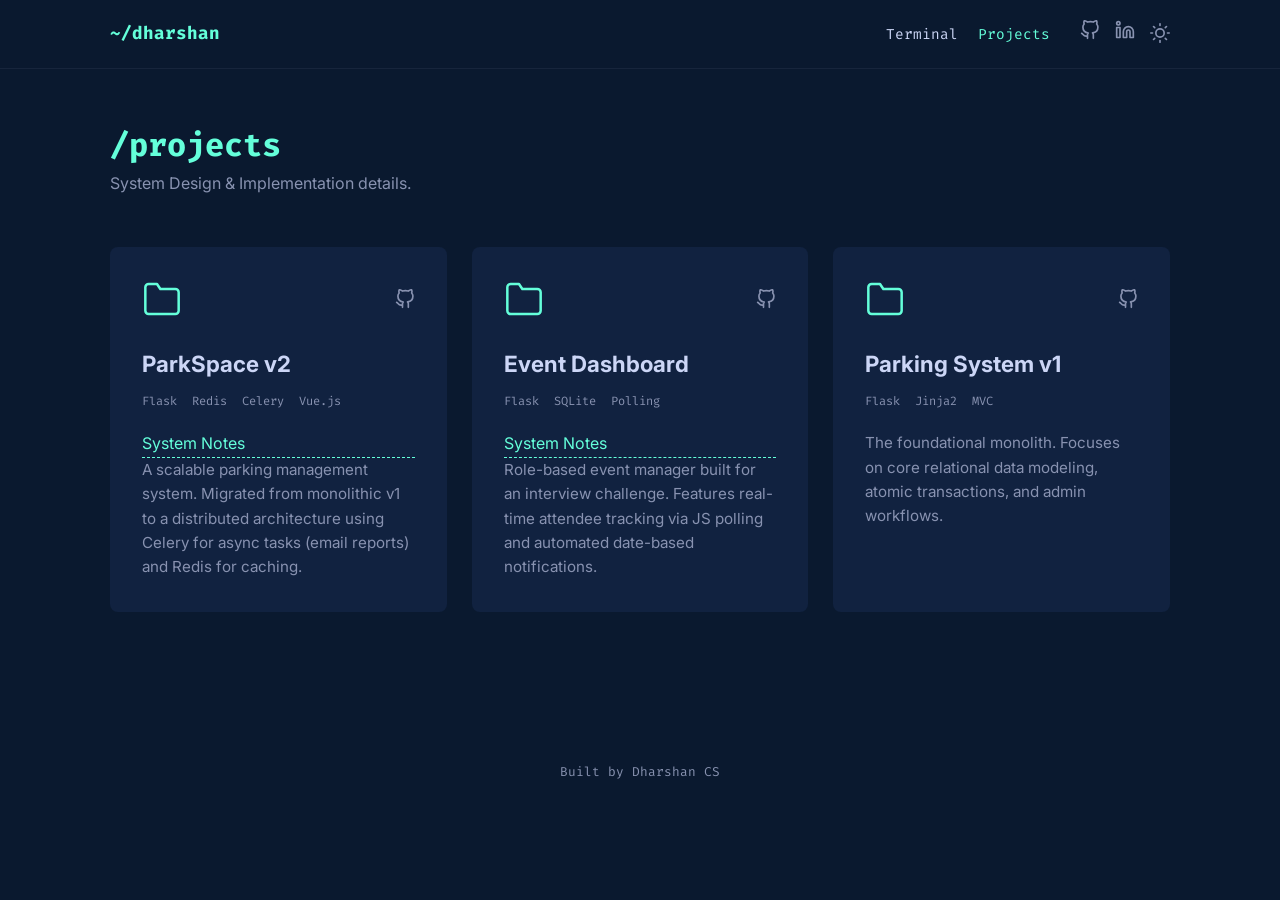
==== projects.html @ 0b7f9442 "Deploy portfolio" ====
<!DOCTYPE html>
<html lang="en" data-theme="dark">
<head>
    <meta charset="UTF-8">
    <meta name="viewport" content="width=device-width, initial-scale=1.0">
    <title>Projects | Dharshan CS</title>
    <script>
(function () {
  const theme = localStorage.getItem('theme') || 'dark';
  document.documentElement.setAttribute('data-theme', theme);
})();
</script>

    <link rel="stylesheet" href="css/style.css">
    <link href="https://fonts.googleapis.com/css2?family=Fira+Code:wght@400;600&family=Inter:wght@400;700&display=swap" rel="stylesheet">
</head>
<body>

    <nav class="navbar">
        <div class="nav-container">
            <a href="index.html" class="logo">~/dharshan</a>
            
            <div class="nav-right">
                <ul class="nav-links">
                    <li><a href="index.html">Terminal</a></li>
                    <li><a href="projects.html" class="active">Projects</a></li>
                </ul>
                
                <div class="nav-icons">
                    <a href="https://github.com/dharshancs" target="_blank"><svg xmlns="http://www.w3.org/2000/svg" width="20" height="20" viewBox="0 0 24 24" fill="none" stroke="currentColor" stroke-width="2" stroke-linecap="round" stroke-linejoin="round"><path d="M9 19c-5 1.5-5-2.5-7-3m14 6v-3.87a3.37 3.37 0 0 0-.94-2.61c3.14-.35 6.44-1.54 6.44-7A5.44 5.44 0 0 0 20 4.77 5.07 5.07 0 0 0 19.91 1S18.73.65 16 2.48a13.38 13.38 0 0 0-7 0C6.27.65 5.09 1 5.09 1A5.07 5.07 0 0 0 5 4.77a5.44 5.44 0 0 0-1.5 3.78c0 5.42 3.3 6.61 6.44 7A3.37 3.37 0 0 0 9 18.13V22"></path></svg></a>
                    <a href="https://linkedin.com/in/dharshanspn" target="_blank"><svg xmlns="http://www.w3.org/2000/svg" width="20" height="20" viewBox="0 0 24 24" fill="none" stroke="currentColor" stroke-width="2" stroke-linecap="round" stroke-linejoin="round"><path d="M16 8a6 6 0 0 1 6 6v7h-4v-7a2 2 0 0 0-2-2 2 2 0 0 0-2 2v7h-4v-7a6 6 0 0 1 6-6z"></path><rect x="2" y="9" width="4" height="12"></rect><circle cx="4" cy="4" r="2"></circle></svg></a>
                    <button id="theme-toggle">
                        <span class="sun"><svg xmlns="http://www.w3.org/2000/svg" width="20" height="20" viewBox="0 0 24 24" fill="none" stroke="currentColor" stroke-width="2" stroke-linecap="round" stroke-linejoin="round"><circle cx="12" cy="12" r="5"></circle><line x1="12" y1="1" x2="12" y2="3"></line><line x1="12" y1="21" x2="12" y2="23"></line><line x1="4.22" y1="4.22" x2="5.64" y2="5.64"></line><line x1="18.36" y1="18.36" x2="19.78" y2="19.78"></line><line x1="1" y1="12" x2="3" y2="12"></line><line x1="21" y1="12" x2="23" y2="12"></line><line x1="4.22" y1="19.78" x2="5.64" y2="18.36"></line><line x1="18.36" y1="5.64" x2="19.78" y2="4.22"></line></svg></span>
                        <span class="moon"><svg xmlns="http://www.w3.org/2000/svg" width="20" height="20" viewBox="0 0 24 24" fill="none" stroke="currentColor" stroke-width="2" stroke-linecap="round" stroke-linejoin="round"><path d="M21 12.79A9 9 0 1 1 11.21 3 7 7 0 0 0 21 12.79z"></path></svg></span>
                    </button>
                </div>
            </div>
        </div>
    </nav>

<main class="projects-container">

        <div class="section-header">
            <h2>/projects</h2>
            <p>System Design & Implementation details.</p>
        </div>

        <div class="grid">
            
            <!-- ParkSpace v2 -->
            <article class="project-card featured">
                <div class="card-top">
                    <div class="folder-icon">
                        <svg xmlns="http://www.w3.org/2000/svg" width="40" height="40" viewBox="0 0 24 24" fill="none" stroke="currentColor" stroke-width="1.5" stroke-linecap="round" stroke-linejoin="round"><path d="M22 19a2 2 0 0 1-2 2H4a2 2 0 0 1-2-2V5a2 2 0 0 1 2-2h5l2 3h9a2 2 0 0 1 2 2z"></path></svg>
                    </div>
                    <div class="links">
                        <a href="https://github.com/dharshancs/parking-lot-booking-system-v2" target="_blank" aria-label="GitHub Repo"><svg xmlns="http://www.w3.org/2000/svg" width="20" height="20" viewBox="0 0 24 24" fill="none" stroke="currentColor" stroke-width="2" stroke-linecap="round" stroke-linejoin="round"><path d="M9 19c-5 1.5-5-2.5-7-3m14 6v-3.87a3.37 3.37 0 0 0-.94-2.61c3.14-.35 6.44-1.54 6.44-7A5.44 5.44 0 0 0 20 4.77 5.07 5.07 0 0 0 19.91 1S18.73.65 16 2.48a13.38 13.38 0 0 0-7 0C6.27.65 5.09 1 5.09 1A5.07 5.07 0 0 0 5 4.77a5.44 5.44 0 0 0-1.5 3.78c0 5.42 3.3 6.61 6.44 7A3.37 3.37 0 0 0 9 18.13V22"></path></svg></a>
                    </div>
                </div>
                <h3>ParkSpace v2</h3>
                <div class="tech-stack-list">
                    <span>Flask</span><span>Redis</span><span>Celery</span><span>Vue.js</span>
                </div>
                <a href="notes/parkspace-v2.html" class="term-link">System Notes</a>
                <p class="description">
                    A scalable parking management system. Migrated from monolithic v1 to a distributed architecture using Celery for async tasks (email reports) and Redis for caching.
                </p>
            </article>

            <!-- Event Dashboard -->
            <article class="project-card">
                <div class="card-top">
                    <div class="folder-icon">
                        <svg xmlns="http://www.w3.org/2000/svg" width="40" height="40" viewBox="0 0 24 24" fill="none" stroke="currentColor" stroke-width="1.5" stroke-linecap="round" stroke-linejoin="round"><path d="M22 19a2 2 0 0 1-2 2H4a2 2 0 0 1-2-2V5a2 2 0 0 1 2-2h5l2 3h9a2 2 0 0 1 2 2z"></path></svg>
                    </div>
                    <div class="links">
                        <a href="https://github.com/dharshancs/event-management-dashboard-interview" target="_blank" aria-label="GitHub Repo"><svg xmlns="http://www.w3.org/2000/svg" width="20" height="20" viewBox="0 0 24 24" fill="none" stroke="currentColor" stroke-width="2" stroke-linecap="round" stroke-linejoin="round"><path d="M9 19c-5 1.5-5-2.5-7-3m14 6v-3.87a3.37 3.37 0 0 0-.94-2.61c3.14-.35 6.44-1.54 6.44-7A5.44 5.44 0 0 0 20 4.77 5.07 5.07 0 0 0 19.91 1S18.73.65 16 2.48a13.38 13.38 0 0 0-7 0C6.27.65 5.09 1 5.09 1A5.07 5.07 0 0 0 5 4.77a5.44 5.44 0 0 0-1.5 3.78c0 5.42 3.3 6.61 6.44 7A3.37 3.37 0 0 0 9 18.13V22"></path></svg></a>
                    </div>
                </div>
                <h3>Event Dashboard</h3>
                <div class="tech-stack-list">
                    <span>Flask</span><span>SQLite</span><span>Polling</span>
                </div>
                <a href="notes/event-dashboard.html" class="term-link">System Notes</a>
                <p class="description">
                    Role-based event manager built for an interview challenge. Features real-time attendee tracking via JS polling and automated date-based notifications.
                </p>
            </article>

            <!-- ParkSpace v1 -->
            <article class="project-card">
                <div class="card-top">
                    <div class="folder-icon">
                        <svg xmlns="http://www.w3.org/2000/svg" width="40" height="40" viewBox="0 0 24 24" fill="none" stroke="currentColor" stroke-width="1.5" stroke-linecap="round" stroke-linejoin="round"><path d="M22 19a2 2 0 0 1-2 2H4a2 2 0 0 1-2-2V5a2 2 0 0 1 2-2h5l2 3h9a2 2 0 0 1 2 2z"></path></svg>
                    </div>
                    <div class="links">
                        <a href="https://github.com/dharshancs/parking-lot-booking-system" target="_blank" aria-label="GitHub Repo"><svg xmlns="http://www.w3.org/2000/svg" width="20" height="20" viewBox="0 0 24 24" fill="none" stroke="currentColor" stroke-width="2" stroke-linecap="round" stroke-linejoin="round"><path d="M9 19c-5 1.5-5-2.5-7-3m14 6v-3.87a3.37 3.37 0 0 0-.94-2.61c3.14-.35 6.44-1.54 6.44-7A5.44 5.44 0 0 0 20 4.77 5.07 5.07 0 0 0 19.91 1S18.73.65 16 2.48a13.38 13.38 0 0 0-7 0C6.27.65 5.09 1 5.09 1A5.07 5.07 0 0 0 5 4.77a5.44 5.44 0 0 0-1.5 3.78c0 5.42 3.3 6.61 6.44 7A3.37 3.37 0 0 0 9 18.13V22"></path></svg></a>
                    </div>
                </div>
                <h3>Parking System v1</h3>
                <div class="tech-stack-list">
                    <span>Flask</span><span>Jinja2</span><span>MVC</span>
                </div>
                <p class="description">
                    The foundational monolith. Focuses on core relational data modeling, atomic transactions, and admin workflows.
                </p>
            </article>

        </div>
    </main>

    <footer>
        <p>Built by Dharshan CS</p>
    </footer>
    <script src="js/main.js"></script>
</body>
</html>
---- css/style.css ----
:root {
    /* DARK THEME (Default) - Deep Navy */
    --bg-color: #0a192f;
    --card-bg: #112240;
    --terminal-bg: #020c1b;
    --terminal-header: #233554;
    --text-primary: #ccd6f6;
    --text-secondary: #8892b0;
    --accent: #64ffda; /* Neon Green */
    --highlight: rgba(100, 255, 218, 0.1);
    
    --font-mono: 'Fira Code', monospace;
    --font-sans: 'Inter', sans-serif;
}

[data-theme="light"] {
    /* SOLARIZED LIGHT THEME */
    --bg-color: #fdf6e3;
    --card-bg: #eee8d5;
    --terminal-bg: #fdf6e3;
    --terminal-header: #93a1a1;
    --text-primary: #002b36;
    --text-secondary: #586e75;
    --accent: #00796b; /* Teal */
    --highlight: rgba(0, 121, 107, 0.1);
}

* { margin: 0; padding: 0; box-sizing: border-box; }

body {
    background-color: var(--bg-color);
    color: var(--text-primary);
    font-family: var(--font-sans);
    line-height: 1.6;
    transition: background-color 0.3s, color 0.3s;
}

a { text-decoration: none; color: inherit; transition: 0.3s; }
ul { list-style: none; }

/* NAVBAR */
.navbar {
    padding: 20px 0;
    position: fixed;
    width: 100%;
    top: 0;
    background: var(--bg-color);
    z-index: 100;
    border-bottom: 1px solid rgba(136, 146, 176, 0.1);
}

.nav-container {
    max-width: 1100px;
    margin: 0 auto;
    display: flex;
    justify-content: space-between;
    align-items: center;
    padding: 0 20px;
}

.logo {
    font-family: var(--font-mono);
    color: var(--accent);
    font-weight: bold;
    font-size: 1.1rem;
}

.nav-right { display: flex; align-items: center; gap: 30px; }
.nav-links { display: flex; gap: 20px; }
.nav-links a { font-size: 0.9rem; font-family: var(--font-mono); color: var(--text-primary); }
.nav-links a:hover, .nav-links a.active { color: var(--accent); }

.nav-icons { display: flex; align-items: center; gap: 15px; }
.nav-icons a { color: var(--text-secondary); }
.nav-icons a:hover { color: var(--accent); transform: translateY(-2px); }

#theme-toggle {
    background: none;
    border: none;
    cursor: pointer;
    color: var(--text-secondary);
    display: flex;
    align-items: center;
}
#theme-toggle:hover { color: var(--accent); }
[data-theme="dark"] .sun { display: block; }
[data-theme="dark"] .moon { display: none; }
[data-theme="light"] .sun { display: none; }
[data-theme="light"] .moon { display: block; }

/* HERO SECTION */
.hero-section {
    min-height: 90vh;
    display: flex;
    align-items: center;
    padding-top: 80px;
    padding-bottom: 40px;
}

.container { width: 100%; max-width: 1100px; margin: 0 auto; padding: 0 20px; }

.split-layout {
    display: flex;
    flex-direction: row-reverse; /* Terminal on right/top for visual balance */
    align-items: flex-start;
    gap: 50px;
}

/* TERMINAL */
.terminal-wrapper { flex: 1.2; width: 100%; }

.terminal-window {
    width: 100%;
    background: var(--terminal-bg);
    border-radius: 8px;
    box-shadow: 0 20px 50px rgba(0,0,0,0.3);
    border: 1px solid var(--text-secondary);
    font-family: var(--font-mono);
    overflow: hidden;
}

.terminal-header {
    background: var(--terminal-header);
    padding: 10px 15px;
    display: flex;
    align-items: center;
    position: relative;
}

.buttons { display: flex; gap: 8px; }
.buttons span { width: 12px; height: 12px; border-radius: 50%; }
.close { background: #ff5f56; }
.minimize { background: #ffbd2e; }
.maximize { background: #27c93f; }

.title {
    position: absolute;
    left: 0; right: 0;
    text-align: center;
    color: #020c1b;
    font-size: 0.8rem;
    font-weight: bold;
}

.terminal-body {
    padding: 20px;
    height: auto;
    overflow-y: auto;
    font-size: 0.9rem;
    color: var(--text-primary);
}

.output-line { margin-bottom: 5px; }
.tree-item { margin-left: 20px; }
.tree-marker { color: var(--text-secondary); }
.term-link { color: var(--accent); border-bottom: 1px dashed var(--accent); }
.term-link:hover { background: var(--highlight); }




.prompt { color: var(--accent); margin-right: 10px; font-weight: bold; }



/* INTRO TEXT */
.intro-text { flex: 0.8; padding-top: 20px; }

.intro-text h1 {
    font-size: 3rem;
    line-height: 1.1;
    margin-bottom: 20px;
    color: var(--text-primary);
}

.highlight { color: var(--accent); }

.subtitle {
    color: var(--text-secondary);
    font-size: 1.1rem;
    margin-bottom: 30px;
    max-width: 500px;
}

.tech-pills {
    display: flex;
    gap: 10px;
    flex-wrap: wrap;
    margin-bottom: 40px;
    font-family: var(--font-mono);
    font-size: 0.8rem;
}

.tech-pills span {
    background: var(--highlight);
    color: var(--accent);
    padding: 5px 10px;
    border-radius: 4px;
}

.cta-group { display: flex; gap: 20px; }

.btn-primary {
    background: var(--accent);
    color: var(--bg-color);
    padding: 12px 28px;
    border-radius: 4px;
    font-weight: bold;
    font-family: var(--font-mono);
}

.btn-outline {
    border: 1px solid var(--accent);
    color: var(--accent);
    padding: 12px 28px;
    border-radius: 4px;
    font-family: var(--font-mono);
}
.btn-outline:hover { background: var(--highlight); }

/* EDUCATION SECTION */
.education-section {
    padding: 60px 0 100px 0;
    background: var(--bg-color);
}

.section-title {
    font-family: var(--font-mono);
    color: var(--accent);
    font-size: 1.5rem;
    margin-bottom: 40px;
    display: flex;
    align-items: center;
}
.section-title::after {
    content: "";
    display: block;
    width: 200px;
    height: 1px;
    background: var(--text-secondary);
    margin-left: 20px;
    opacity: 0.2;
}

.education-grid {
    display: flex;
    flex-direction: column;
    gap: 30px;
    max-width: 800px;
}

.edu-card {
    background: var(--card-bg);
    padding: 30px;
    border-radius: 8px;
    border-left: 4px solid var(--accent);
    display: flex;
    gap: 20px;
    align-items: flex-start;
}

.edu-year {
    font-family: var(--font-mono);
    color: var(--accent);
    font-size: 0.9rem;
    min-width: 150px;
}

.edu-details h3 {
    color: var(--text-primary);
    font-size: 1.2rem;
    margin-bottom: 5px;
}

.edu-inst {
    color: var(--text-primary);
    font-weight: bold;
    margin-bottom: 10px;
    font-size: 0.95rem;
}

.edu-desc {
    color: var(--text-secondary);
    font-size: 0.9rem;
}


/* PROJECTS GRID */
.projects-container {
    max-width: 1100px;
    margin: 0 auto;
    padding: 120px 20px;
}

.section-header { margin-bottom: 50px; }
.section-header h2 { font-family: var(--font-mono); color: var(--accent); font-size: 2rem; }
.section-header p { color: var(--text-secondary); }

.grid {
    display: grid;
    grid-template-columns: repeat(auto-fill, minmax(300px, 1fr));
    gap: 25px;
}

.project-card {
    background: var(--card-bg);
    padding: 2rem;
    border-radius: 8px;
    transition: transform 0.2s;
    display: flex;
    flex-direction: column;
}

.project-card:hover { transform: translateY(-7px); }

.card-top {
    display: flex;
    justify-content: space-between;
    align-items: center;
    margin-bottom: 20px;
}

.folder-icon { color: var(--accent); }
.links a { color: var(--text-secondary); }
.links a:hover { color: var(--accent); }

.project-card h3 {
    margin-bottom: 10px;
    color: var(--text-primary);
    font-size: 1.4rem;
}

.tech-stack-list {
    margin-bottom: 20px;
    font-family: var(--font-mono);
    font-size: 0.75rem;
    color: var(--text-secondary);
    display: flex;
    gap: 15px;
}

.description {
    color: var(--text-secondary);
    font-size: 0.95rem;
}

footer {
    text-align: center;
    padding: 30px;
    color: var(--text-secondary);
    font-family: var(--font-mono);
    font-size: 0.8rem;
}

/* ================================
   SYSTEM NOTES (ISOLATED STYLES)
   ================================ */

.notes-container {
    max-width: 900px;
    margin: 0 auto;
    padding: 120px 20px;
}

.notes-sheet {
    background: var(--card-bg);
    padding: 40px 50px;
    border-radius: 10px;
    border-left: 4px solid var(--accent);
}

.notes-sheet h2 {
    font-family: var(--font-mono);
    color: var(--accent);
    margin-bottom: 25px;
}

.notes-sheet h3 {
    margin-top: 30px;
    margin-bottom: 10px;
    color: var(--text-primary);
}

.notes-sheet p {
    color: var(--text-secondary);
    max-width: 760px;
}

.notes-sheet ul {
    margin-left: 20px;
    color: var(--text-secondary);
}

.notes-sheet li {
    margin-bottom: 6px;
}
.projects-container {
    max-width: 1100px;
    margin: 0 auto;
    padding: 120px 20px;
}



/* Responsive */
@media (max-width: 768px) {
    .split-layout { flex-direction: column-reverse; gap: 30px; }
    .intro-text { text-align: center; }
    .tech-pills { justify-content: center; }
    .cta-group { justify-content: center; }
    .intro-text h1 { font-size: 2.5rem; }
    .terminal-window { display: block; margin-bottom: 40px;} 
    .edu-card { flex-direction: column; gap: 10px;}
}
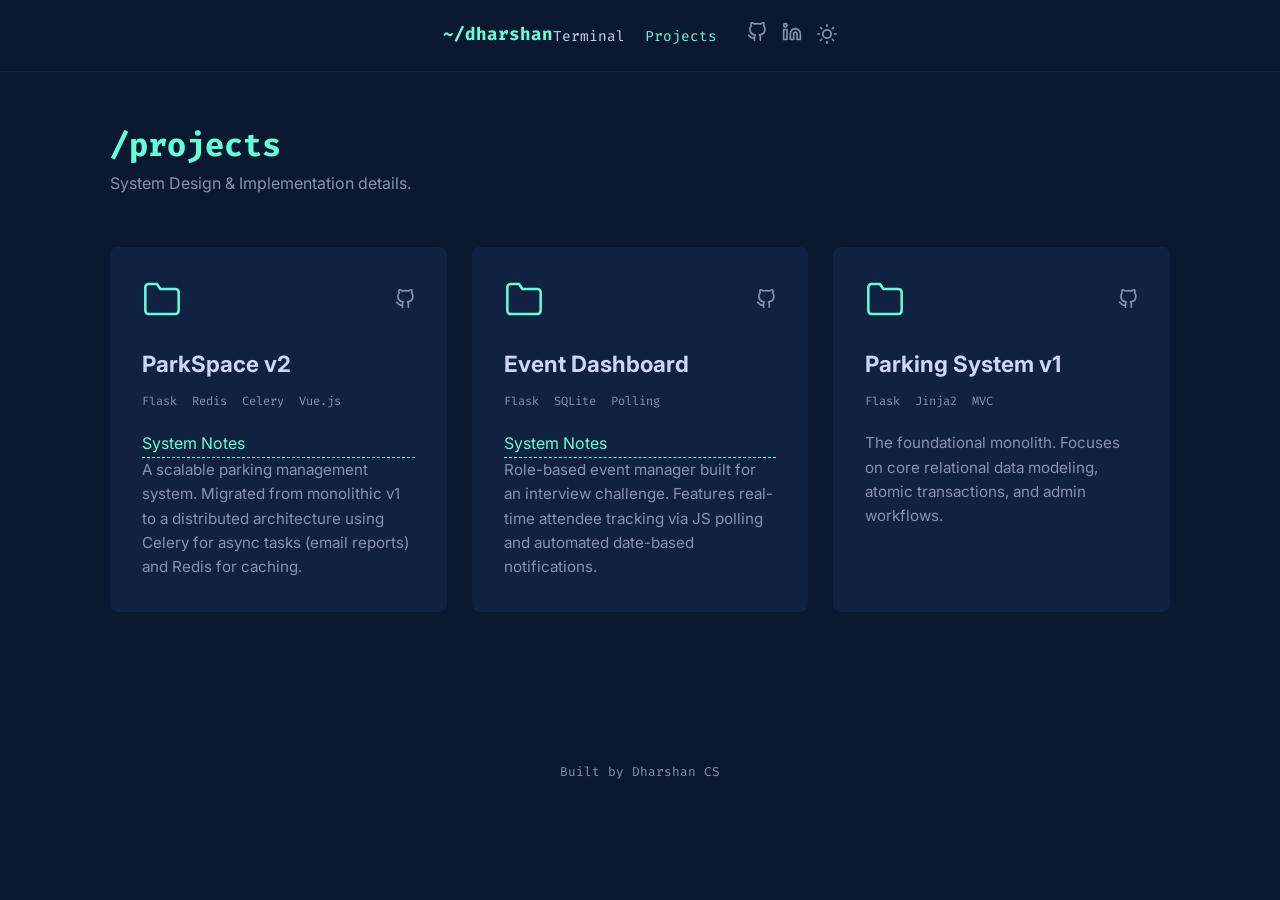
==== commit f26442e9: "Update projects.html" ====
--- a/projects.html
+++ b/projects.html
@@ -27,8 +27,8 @@
                 </ul>
                 
                 <div class="nav-icons">
-                    <a href="https://github.com/dharshancs" target="_blank"><svg xmlns="http://www.w3.org/2000/svg" width="20" height="20" viewBox="0 0 24 24" fill="none" stroke="currentColor" stroke-width="2" stroke-linecap="round" stroke-linejoin="round"><path d="M9 19c-5 1.5-5-2.5-7-3m14 6v-3.87a3.37 3.37 0 0 0-.94-2.61c3.14-.35 6.44-1.54 6.44-7A5.44 5.44 0 0 0 20 4.77 5.07 5.07 0 0 0 19.91 1S18.73.65 16 2.48a13.38 13.38 0 0 0-7 0C6.27.65 5.09 1 5.09 1A5.07 5.07 0 0 0 5 4.77a5.44 5.44 0 0 0-1.5 3.78c0 5.42 3.3 6.61 6.44 7A3.37 3.37 0 0 0 9 18.13V22"></path></svg></a>
-                    <a href="https://linkedin.com/in/dharshanspn" target="_blank"><svg xmlns="http://www.w3.org/2000/svg" width="20" height="20" viewBox="0 0 24 24" fill="none" stroke="currentColor" stroke-width="2" stroke-linecap="round" stroke-linejoin="round"><path d="M16 8a6 6 0 0 1 6 6v7h-4v-7a2 2 0 0 0-2-2 2 2 0 0 0-2 2v7h-4v-7a6 6 0 0 1 6-6z"></path><rect x="2" y="9" width="4" height="12"></rect><circle cx="4" cy="4" r="2"></circle></svg></a>
+                    <a href="https://github.com/dharshancs" target="_blank" target="_blank" rel="noopener noreferrer"><svg xmlns="http://www.w3.org/2000/svg" width="20" height="20" viewBox="0 0 24 24" fill="none" stroke="currentColor" stroke-width="2" stroke-linecap="round" stroke-linejoin="round"><path d="M9 19c-5 1.5-5-2.5-7-3m14 6v-3.87a3.37 3.37 0 0 0-.94-2.61c3.14-.35 6.44-1.54 6.44-7A5.44 5.44 0 0 0 20 4.77 5.07 5.07 0 0 0 19.91 1S18.73.65 16 2.48a13.38 13.38 0 0 0-7 0C6.27.65 5.09 1 5.09 1A5.07 5.07 0 0 0 5 4.77a5.44 5.44 0 0 0-1.5 3.78c0 5.42 3.3 6.61 6.44 7A3.37 3.37 0 0 0 9 18.13V22"></path></svg></a>
+                    <a href="https://linkedin.com/in/dharshanspn" target="_blank" rel="noopener noreferrer"><svg xmlns="http://www.w3.org/2000/svg" width="20" height="20" viewBox="0 0 24 24" fill="none" stroke="currentColor" stroke-width="2" stroke-linecap="round" stroke-linejoin="round"><path d="M16 8a6 6 0 0 1 6 6v7h-4v-7a2 2 0 0 0-2-2 2 2 0 0 0-2 2v7h-4v-7a6 6 0 0 1 6-6z"></path><rect x="2" y="9" width="4" height="12"></rect><circle cx="4" cy="4" r="2"></circle></svg></a>
                     <button id="theme-toggle">
                         <span class="sun"><svg xmlns="http://www.w3.org/2000/svg" width="20" height="20" viewBox="0 0 24 24" fill="none" stroke="currentColor" stroke-width="2" stroke-linecap="round" stroke-linejoin="round"><circle cx="12" cy="12" r="5"></circle><line x1="12" y1="1" x2="12" y2="3"></line><line x1="12" y1="21" x2="12" y2="23"></line><line x1="4.22" y1="4.22" x2="5.64" y2="5.64"></line><line x1="18.36" y1="18.36" x2="19.78" y2="19.78"></line><line x1="1" y1="12" x2="3" y2="12"></line><line x1="21" y1="12" x2="23" y2="12"></line><line x1="4.22" y1="19.78" x2="5.64" y2="18.36"></line><line x1="18.36" y1="5.64" x2="19.78" y2="4.22"></line></svg></span>
                         <span class="moon"><svg xmlns="http://www.w3.org/2000/svg" width="20" height="20" viewBox="0 0 24 24" fill="none" stroke="currentColor" stroke-width="2" stroke-linecap="round" stroke-linejoin="round"><path d="M21 12.79A9 9 0 1 1 11.21 3 7 7 0 0 0 21 12.79z"></path></svg></span>
@@ -54,7 +54,7 @@
                         <svg xmlns="http://www.w3.org/2000/svg" width="40" height="40" viewBox="0 0 24 24" fill="none" stroke="currentColor" stroke-width="1.5" stroke-linecap="round" stroke-linejoin="round"><path d="M22 19a2 2 0 0 1-2 2H4a2 2 0 0 1-2-2V5a2 2 0 0 1 2-2h5l2 3h9a2 2 0 0 1 2 2z"></path></svg>
                     </div>
                     <div class="links">
-                        <a href="https://github.com/dharshancs/parking-lot-booking-system-v2" target="_blank" aria-label="GitHub Repo"><svg xmlns="http://www.w3.org/2000/svg" width="20" height="20" viewBox="0 0 24 24" fill="none" stroke="currentColor" stroke-width="2" stroke-linecap="round" stroke-linejoin="round"><path d="M9 19c-5 1.5-5-2.5-7-3m14 6v-3.87a3.37 3.37 0 0 0-.94-2.61c3.14-.35 6.44-1.54 6.44-7A5.44 5.44 0 0 0 20 4.77 5.07 5.07 0 0 0 19.91 1S18.73.65 16 2.48a13.38 13.38 0 0 0-7 0C6.27.65 5.09 1 5.09 1A5.07 5.07 0 0 0 5 4.77a5.44 5.44 0 0 0-1.5 3.78c0 5.42 3.3 6.61 6.44 7A3.37 3.37 0 0 0 9 18.13V22"></path></svg></a>
+                        <a href="https://github.com/dharshancs/parking-lot-booking-system-v2" target="_blank"  rel="noopener noreferrer" aria-label="GitHub Repo"><svg xmlns="http://www.w3.org/2000/svg" width="20" height="20" viewBox="0 0 24 24" fill="none" stroke="currentColor" stroke-width="2" stroke-linecap="round" stroke-linejoin="round"><path d="M9 19c-5 1.5-5-2.5-7-3m14 6v-3.87a3.37 3.37 0 0 0-.94-2.61c3.14-.35 6.44-1.54 6.44-7A5.44 5.44 0 0 0 20 4.77 5.07 5.07 0 0 0 19.91 1S18.73.65 16 2.48a13.38 13.38 0 0 0-7 0C6.27.65 5.09 1 5.09 1A5.07 5.07 0 0 0 5 4.77a5.44 5.44 0 0 0-1.5 3.78c0 5.42 3.3 6.61 6.44 7A3.37 3.37 0 0 0 9 18.13V22"></path></svg></a>
                     </div>
                 </div>
                 <h3>ParkSpace v2</h3>
@@ -74,7 +74,7 @@
                         <svg xmlns="http://www.w3.org/2000/svg" width="40" height="40" viewBox="0 0 24 24" fill="none" stroke="currentColor" stroke-width="1.5" stroke-linecap="round" stroke-linejoin="round"><path d="M22 19a2 2 0 0 1-2 2H4a2 2 0 0 1-2-2V5a2 2 0 0 1 2-2h5l2 3h9a2 2 0 0 1 2 2z"></path></svg>
                     </div>
                     <div class="links">
-                        <a href="https://github.com/dharshancs/event-management-dashboard-interview" target="_blank" aria-label="GitHub Repo"><svg xmlns="http://www.w3.org/2000/svg" width="20" height="20" viewBox="0 0 24 24" fill="none" stroke="currentColor" stroke-width="2" stroke-linecap="round" stroke-linejoin="round"><path d="M9 19c-5 1.5-5-2.5-7-3m14 6v-3.87a3.37 3.37 0 0 0-.94-2.61c3.14-.35 6.44-1.54 6.44-7A5.44 5.44 0 0 0 20 4.77 5.07 5.07 0 0 0 19.91 1S18.73.65 16 2.48a13.38 13.38 0 0 0-7 0C6.27.65 5.09 1 5.09 1A5.07 5.07 0 0 0 5 4.77a5.44 5.44 0 0 0-1.5 3.78c0 5.42 3.3 6.61 6.44 7A3.37 3.37 0 0 0 9 18.13V22"></path></svg></a>
+                        <a href="https://github.com/dharshancs/event-management-dashboard-interview" target="_blank"  rel="noopener noreferrer" aria-label="GitHub Repo"><svg xmlns="http://www.w3.org/2000/svg" width="20" height="20" viewBox="0 0 24 24" fill="none" stroke="currentColor" stroke-width="2" stroke-linecap="round" stroke-linejoin="round"><path d="M9 19c-5 1.5-5-2.5-7-3m14 6v-3.87a3.37 3.37 0 0 0-.94-2.61c3.14-.35 6.44-1.54 6.44-7A5.44 5.44 0 0 0 20 4.77 5.07 5.07 0 0 0 19.91 1S18.73.65 16 2.48a13.38 13.38 0 0 0-7 0C6.27.65 5.09 1 5.09 1A5.07 5.07 0 0 0 5 4.77a5.44 5.44 0 0 0-1.5 3.78c0 5.42 3.3 6.61 6.44 7A3.37 3.37 0 0 0 9 18.13V22"></path></svg></a>
                     </div>
                 </div>
                 <h3>Event Dashboard</h3>
@@ -94,7 +94,7 @@
                         <svg xmlns="http://www.w3.org/2000/svg" width="40" height="40" viewBox="0 0 24 24" fill="none" stroke="currentColor" stroke-width="1.5" stroke-linecap="round" stroke-linejoin="round"><path d="M22 19a2 2 0 0 1-2 2H4a2 2 0 0 1-2-2V5a2 2 0 0 1 2-2h5l2 3h9a2 2 0 0 1 2 2z"></path></svg>
                     </div>
                     <div class="links">
-                        <a href="https://github.com/dharshancs/parking-lot-booking-system" target="_blank" aria-label="GitHub Repo"><svg xmlns="http://www.w3.org/2000/svg" width="20" height="20" viewBox="0 0 24 24" fill="none" stroke="currentColor" stroke-width="2" stroke-linecap="round" stroke-linejoin="round"><path d="M9 19c-5 1.5-5-2.5-7-3m14 6v-3.87a3.37 3.37 0 0 0-.94-2.61c3.14-.35 6.44-1.54 6.44-7A5.44 5.44 0 0 0 20 4.77 5.07 5.07 0 0 0 19.91 1S18.73.65 16 2.48a13.38 13.38 0 0 0-7 0C6.27.65 5.09 1 5.09 1A5.07 5.07 0 0 0 5 4.77a5.44 5.44 0 0 0-1.5 3.78c0 5.42 3.3 6.61 6.44 7A3.37 3.37 0 0 0 9 18.13V22"></path></svg></a>
+                        <a href="https://github.com/dharshancs/parking-lot-booking-system" target="_blank"  rel="noopener noreferrer" aria-label="GitHub Repo"><svg xmlns="http://www.w3.org/2000/svg" width="20" height="20" viewBox="0 0 24 24" fill="none" stroke="currentColor" stroke-width="2" stroke-linecap="round" stroke-linejoin="round"><path d="M9 19c-5 1.5-5-2.5-7-3m14 6v-3.87a3.37 3.37 0 0 0-.94-2.61c3.14-.35 6.44-1.54 6.44-7A5.44 5.44 0 0 0 20 4.77 5.07 5.07 0 0 0 19.91 1S18.73.65 16 2.48a13.38 13.38 0 0 0-7 0C6.27.65 5.09 1 5.09 1A5.07 5.07 0 0 0 5 4.77a5.44 5.44 0 0 0-1.5 3.78c0 5.42 3.3 6.61 6.44 7A3.37 3.37 0 0 0 9 18.13V22"></path></svg></a>
                     </div>
                 </div>
                 <h3>Parking System v1</h3>
--- a/css/style.css
+++ b/css/style.css
@@ -400,7 +400,30 @@
     margin: 0 auto;
     padding: 120px 20px;
 }
-
+.navbar {
+    height: 72px;
+    display: flex;
+    align-items: center;
+}
+
+@media (max-width: 640px) {
+    .nav-links {
+        display: none;
+    }
+
+    .nav-right {
+        gap: 15px;
+    }
+
+    .logo {
+        font-size: 1rem;
+    }
+
+    .nav-icons svg {
+        width: 18px;
+        height: 18px;
+    }
+}
 
 
 /* Responsive */
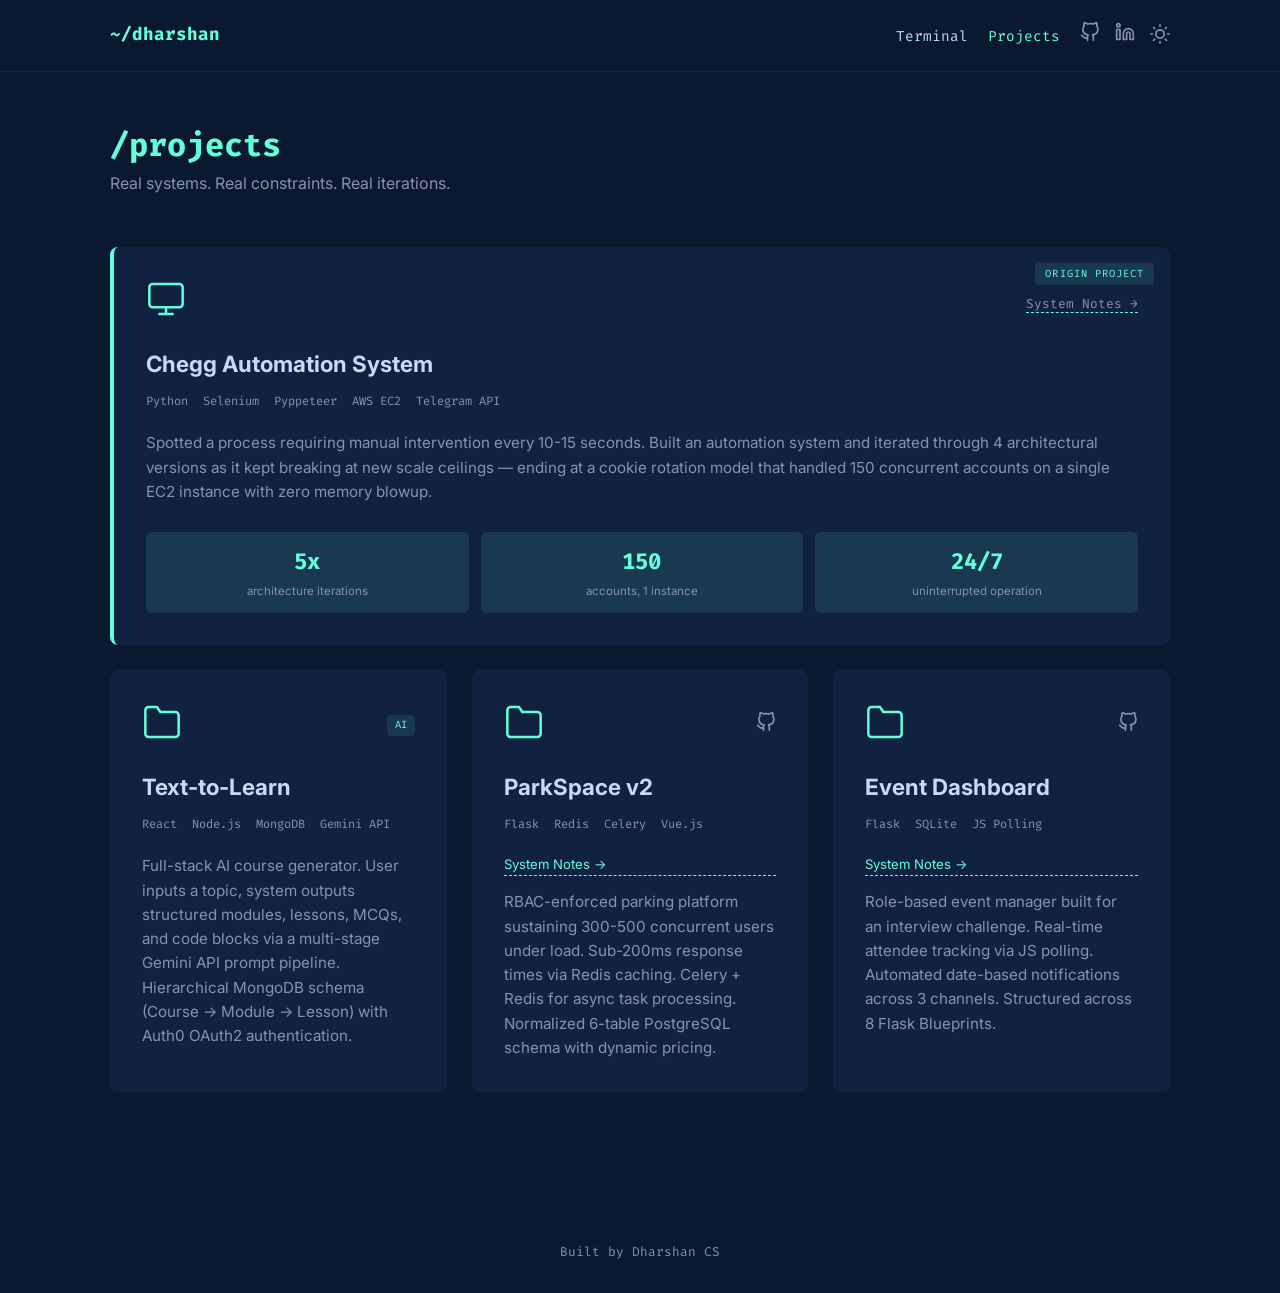
==== commit e44cc4b9: "Update projects.html" ====
--- a/projects.html
+++ b/projects.html
@@ -4,13 +4,7 @@
     <meta charset="UTF-8">
     <meta name="viewport" content="width=device-width, initial-scale=1.0">
     <title>Projects | Dharshan CS</title>
-    <script>
-(function () {
-  const theme = localStorage.getItem('theme') || 'dark';
-  document.documentElement.setAttribute('data-theme', theme);
-})();
-</script>
-
+    <script>(function(){const t=localStorage.getItem('theme')||'dark';document.documentElement.setAttribute('data-theme',t);})();</script>
     <link rel="stylesheet" href="css/style.css">
     <link href="https://fonts.googleapis.com/css2?family=Fira+Code:wght@400;600&family=Inter:wght@400;700&display=swap" rel="stylesheet">
 </head>
@@ -19,17 +13,15 @@
     <nav class="navbar">
         <div class="nav-container">
             <a href="index.html" class="logo">~/dharshan</a>
-            
             <div class="nav-right">
                 <ul class="nav-links">
                     <li><a href="index.html">Terminal</a></li>
                     <li><a href="projects.html" class="active">Projects</a></li>
                 </ul>
-                
                 <div class="nav-icons">
-                    <a href="https://github.com/dharshancs" target="_blank" target="_blank" rel="noopener noreferrer"><svg xmlns="http://www.w3.org/2000/svg" width="20" height="20" viewBox="0 0 24 24" fill="none" stroke="currentColor" stroke-width="2" stroke-linecap="round" stroke-linejoin="round"><path d="M9 19c-5 1.5-5-2.5-7-3m14 6v-3.87a3.37 3.37 0 0 0-.94-2.61c3.14-.35 6.44-1.54 6.44-7A5.44 5.44 0 0 0 20 4.77 5.07 5.07 0 0 0 19.91 1S18.73.65 16 2.48a13.38 13.38 0 0 0-7 0C6.27.65 5.09 1 5.09 1A5.07 5.07 0 0 0 5 4.77a5.44 5.44 0 0 0-1.5 3.78c0 5.42 3.3 6.61 6.44 7A3.37 3.37 0 0 0 9 18.13V22"></path></svg></a>
-                    <a href="https://linkedin.com/in/dharshanspn" target="_blank" rel="noopener noreferrer"><svg xmlns="http://www.w3.org/2000/svg" width="20" height="20" viewBox="0 0 24 24" fill="none" stroke="currentColor" stroke-width="2" stroke-linecap="round" stroke-linejoin="round"><path d="M16 8a6 6 0 0 1 6 6v7h-4v-7a2 2 0 0 0-2-2 2 2 0 0 0-2 2v7h-4v-7a6 6 0 0 1 6-6z"></path><rect x="2" y="9" width="4" height="12"></rect><circle cx="4" cy="4" r="2"></circle></svg></a>
-                    <button id="theme-toggle">
+                    <a href="https://github.com/dharshancs" target="_blank" rel="noopener noreferrer" aria-label="GitHub"><svg xmlns="http://www.w3.org/2000/svg" width="20" height="20" viewBox="0 0 24 24" fill="none" stroke="currentColor" stroke-width="2" stroke-linecap="round" stroke-linejoin="round"><path d="M9 19c-5 1.5-5-2.5-7-3m14 6v-3.87a3.37 3.37 0 0 0-.94-2.61c3.14-.35 6.44-1.54 6.44-7A5.44 5.44 0 0 0 20 4.77 5.07 5.07 0 0 0 19.91 1S18.73.65 16 2.48a13.38 13.38 0 0 0-7 0C6.27.65 5.09 1 5.09 1A5.07 5.07 0 0 0 5 4.77a5.44 5.44 0 0 0-1.5 3.78c0 5.42 3.3 6.61 6.44 7A3.37 3.37 0 0 0 9 18.13V22"></path></svg></a>
+                    <a href="https://linkedin.com/in/dharshanspn" target="_blank" rel="noopener noreferrer" aria-label="LinkedIn"><svg xmlns="http://www.w3.org/2000/svg" width="20" height="20" viewBox="0 0 24 24" fill="none" stroke="currentColor" stroke-width="2" stroke-linecap="round" stroke-linejoin="round"><path d="M16 8a6 6 0 0 1 6 6v7h-4v-7a2 2 0 0 0-2-2 2 2 0 0 0-2 2v7h-4v-7a6 6 0 0 1 6-6z"></path><rect x="2" y="9" width="4" height="12"></rect><circle cx="4" cy="4" r="2"></circle></svg></a>
+                    <button id="theme-toggle" aria-label="Toggle Theme">
                         <span class="sun"><svg xmlns="http://www.w3.org/2000/svg" width="20" height="20" viewBox="0 0 24 24" fill="none" stroke="currentColor" stroke-width="2" stroke-linecap="round" stroke-linejoin="round"><circle cx="12" cy="12" r="5"></circle><line x1="12" y1="1" x2="12" y2="3"></line><line x1="12" y1="21" x2="12" y2="23"></line><line x1="4.22" y1="4.22" x2="5.64" y2="5.64"></line><line x1="18.36" y1="18.36" x2="19.78" y2="19.78"></line><line x1="1" y1="12" x2="3" y2="12"></line><line x1="21" y1="12" x2="23" y2="12"></line><line x1="4.22" y1="19.78" x2="5.64" y2="18.36"></line><line x1="18.36" y1="5.64" x2="19.78" y2="4.22"></line></svg></span>
                         <span class="moon"><svg xmlns="http://www.w3.org/2000/svg" width="20" height="20" viewBox="0 0 24 24" fill="none" stroke="currentColor" stroke-width="2" stroke-linecap="round" stroke-linejoin="round"><path d="M21 12.79A9 9 0 1 1 11.21 3 7 7 0 0 0 21 12.79z"></path></svg></span>
                     </button>
@@ -38,15 +30,68 @@
         </div>
     </nav>
 
-<main class="projects-container">
+    <main class="projects-container">
 
         <div class="section-header">
             <h2>/projects</h2>
-            <p>System Design & Implementation details.</p>
+            <p>Real systems. Real constraints. Real iterations.</p>
         </div>
 
+        <!-- FEATURED: Chegg Automation System - full width -->
+        <article class="project-card featured" style="margin-bottom: 25px; border-left: 4px solid var(--accent); position: relative; overflow: hidden;">
+            <div style="position: absolute; top: 16px; right: 16px; font-family: var(--font-mono); font-size: 0.65rem; color: var(--accent); background: var(--highlight); padding: 3px 10px; border-radius: 4px; letter-spacing: 0.1em;">ORIGIN PROJECT</div>
+            <div class="card-top">
+                <div class="folder-icon">
+                    <svg xmlns="http://www.w3.org/2000/svg" width="40" height="40" viewBox="0 0 24 24" fill="none" stroke="currentColor" stroke-width="1.5" stroke-linecap="round" stroke-linejoin="round"><rect x="2" y="3" width="20" height="14" rx="2" ry="2"></rect><line x1="8" y1="21" x2="16" y2="21"></line><line x1="12" y1="17" x2="12" y2="21"></line></svg>
+                </div>
+                <div class="links">
+                    <a href="notes/chegg-bot.html" class="term-link" style="font-family: var(--font-mono); font-size: 0.8rem;">System Notes →</a>
+                </div>
+            </div>
+            <h3>Chegg Automation System</h3>
+            <div class="tech-stack-list">
+                <span>Python</span><span>Selenium</span><span>Pyppeteer</span><span>AWS EC2</span><span>Telegram API</span>
+            </div>
+            <p class="description" style="margin-bottom: 20px;">
+                Spotted a process requiring manual intervention every 10-15 seconds. Built an automation system and iterated through 4 architectural versions as it kept breaking at new scale ceilings — ending at a cookie rotation model that handled 150 concurrent accounts on a single EC2 instance with zero memory blowup.
+            </p>
+            <div style="display: grid; grid-template-columns: repeat(3, 1fr); gap: 12px; margin-top: 8px;">
+                <div style="background: var(--highlight); border-radius: 6px; padding: 12px; text-align: center;">
+                    <div style="font-family: var(--font-mono); font-size: 1.4rem; font-weight: 700; color: var(--accent);">5x</div>
+                    <div style="font-size: 0.72rem; color: var(--text-secondary); margin-top: 2px;">architecture iterations</div>
+                </div>
+                <div style="background: var(--highlight); border-radius: 6px; padding: 12px; text-align: center;">
+                    <div style="font-family: var(--font-mono); font-size: 1.4rem; font-weight: 700; color: var(--accent);">150</div>
+                    <div style="font-size: 0.72rem; color: var(--text-secondary); margin-top: 2px;">accounts, 1 instance</div>
+                </div>
+                <div style="background: var(--highlight); border-radius: 6px; padding: 12px; text-align: center;">
+                    <div style="font-family: var(--font-mono); font-size: 1.4rem; font-weight: 700; color: var(--accent);">24/7</div>
+                    <div style="font-size: 0.72rem; color: var(--text-secondary); margin-top: 2px;">uninterrupted operation</div>
+                </div>
+            </div>
+        </article>
+
         <div class="grid">
-            
+
+            <!-- Text-to-Learn -->
+            <article class="project-card featured">
+                <div class="card-top">
+                    <div class="folder-icon">
+                        <svg xmlns="http://www.w3.org/2000/svg" width="40" height="40" viewBox="0 0 24 24" fill="none" stroke="currentColor" stroke-width="1.5" stroke-linecap="round" stroke-linejoin="round"><path d="M22 19a2 2 0 0 1-2 2H4a2 2 0 0 1-2-2V5a2 2 0 0 1 2-2h5l2 3h9a2 2 0 0 1 2 2z"></path></svg>
+                    </div>
+                    <div class="links" style="display:flex; gap: 10px; align-items: center;">
+                        <span style="font-family: var(--font-mono); font-size: 0.65rem; color: var(--accent); background: var(--highlight); padding: 2px 8px; border-radius: 4px;">AI</span>
+                    </div>
+                </div>
+                <h3>Text-to-Learn</h3>
+                <div class="tech-stack-list">
+                    <span>React</span><span>Node.js</span><span>MongoDB</span><span>Gemini API</span>
+                </div>
+                <p class="description">
+                    Full-stack AI course generator. User inputs a topic, system outputs structured modules, lessons, MCQs, and code blocks via a multi-stage Gemini API prompt pipeline. Hierarchical MongoDB schema (Course → Module → Lesson) with Auth0 OAuth2 authentication.
+                </p>
+            </article>
+
             <!-- ParkSpace v2 -->
             <article class="project-card featured">
                 <div class="card-top">
@@ -54,16 +99,16 @@
                         <svg xmlns="http://www.w3.org/2000/svg" width="40" height="40" viewBox="0 0 24 24" fill="none" stroke="currentColor" stroke-width="1.5" stroke-linecap="round" stroke-linejoin="round"><path d="M22 19a2 2 0 0 1-2 2H4a2 2 0 0 1-2-2V5a2 2 0 0 1 2-2h5l2 3h9a2 2 0 0 1 2 2z"></path></svg>
                     </div>
                     <div class="links">
-                        <a href="https://github.com/dharshancs/parking-lot-booking-system-v2" target="_blank"  rel="noopener noreferrer" aria-label="GitHub Repo"><svg xmlns="http://www.w3.org/2000/svg" width="20" height="20" viewBox="0 0 24 24" fill="none" stroke="currentColor" stroke-width="2" stroke-linecap="round" stroke-linejoin="round"><path d="M9 19c-5 1.5-5-2.5-7-3m14 6v-3.87a3.37 3.37 0 0 0-.94-2.61c3.14-.35 6.44-1.54 6.44-7A5.44 5.44 0 0 0 20 4.77 5.07 5.07 0 0 0 19.91 1S18.73.65 16 2.48a13.38 13.38 0 0 0-7 0C6.27.65 5.09 1 5.09 1A5.07 5.07 0 0 0 5 4.77a5.44 5.44 0 0 0-1.5 3.78c0 5.42 3.3 6.61 6.44 7A3.37 3.37 0 0 0 9 18.13V22"></path></svg></a>
+                        <a href="https://github.com/dharshancs/parking-lot-booking-system-v2" target="_blank" rel="noopener noreferrer" aria-label="GitHub Repo"><svg xmlns="http://www.w3.org/2000/svg" width="20" height="20" viewBox="0 0 24 24" fill="none" stroke="currentColor" stroke-width="2" stroke-linecap="round" stroke-linejoin="round"><path d="M9 19c-5 1.5-5-2.5-7-3m14 6v-3.87a3.37 3.37 0 0 0-.94-2.61c3.14-.35 6.44-1.54 6.44-7A5.44 5.44 0 0 0 20 4.77 5.07 5.07 0 0 0 19.91 1S18.73.65 16 2.48a13.38 13.38 0 0 0-7 0C6.27.65 5.09 1 5.09 1A5.07 5.07 0 0 0 5 4.77a5.44 5.44 0 0 0-1.5 3.78c0 5.42 3.3 6.61 6.44 7A3.37 3.37 0 0 0 9 18.13V22"></path></svg></a>
                     </div>
                 </div>
                 <h3>ParkSpace v2</h3>
                 <div class="tech-stack-list">
                     <span>Flask</span><span>Redis</span><span>Celery</span><span>Vue.js</span>
                 </div>
-                <a href="notes/parkspace-v2.html" class="term-link">System Notes</a>
+                <a href="notes/parkspace-v2.html" class="term-link" style="display: inline-block; margin-bottom: 14px; font-size: 0.82rem;">System Notes →</a>
                 <p class="description">
-                    A scalable parking management system. Migrated from monolithic v1 to a distributed architecture using Celery for async tasks (email reports) and Redis for caching.
+                    RBAC-enforced parking platform sustaining 300-500 concurrent users under load. Sub-200ms response times via Redis caching. Celery + Redis for async task processing. Normalized 6-table PostgreSQL schema with dynamic pricing.
                 </p>
             </article>
 
@@ -74,35 +119,16 @@
                         <svg xmlns="http://www.w3.org/2000/svg" width="40" height="40" viewBox="0 0 24 24" fill="none" stroke="currentColor" stroke-width="1.5" stroke-linecap="round" stroke-linejoin="round"><path d="M22 19a2 2 0 0 1-2 2H4a2 2 0 0 1-2-2V5a2 2 0 0 1 2-2h5l2 3h9a2 2 0 0 1 2 2z"></path></svg>
                     </div>
                     <div class="links">
-                        <a href="https://github.com/dharshancs/event-management-dashboard-interview" target="_blank"  rel="noopener noreferrer" aria-label="GitHub Repo"><svg xmlns="http://www.w3.org/2000/svg" width="20" height="20" viewBox="0 0 24 24" fill="none" stroke="currentColor" stroke-width="2" stroke-linecap="round" stroke-linejoin="round"><path d="M9 19c-5 1.5-5-2.5-7-3m14 6v-3.87a3.37 3.37 0 0 0-.94-2.61c3.14-.35 6.44-1.54 6.44-7A5.44 5.44 0 0 0 20 4.77 5.07 5.07 0 0 0 19.91 1S18.73.65 16 2.48a13.38 13.38 0 0 0-7 0C6.27.65 5.09 1 5.09 1A5.07 5.07 0 0 0 5 4.77a5.44 5.44 0 0 0-1.5 3.78c0 5.42 3.3 6.61 6.44 7A3.37 3.37 0 0 0 9 18.13V22"></path></svg></a>
+                        <a href="https://github.com/dharshancs/event-management-dashboard-interview" target="_blank" rel="noopener noreferrer" aria-label="GitHub Repo"><svg xmlns="http://www.w3.org/2000/svg" width="20" height="20" viewBox="0 0 24 24" fill="none" stroke="currentColor" stroke-width="2" stroke-linecap="round" stroke-linejoin="round"><path d="M9 19c-5 1.5-5-2.5-7-3m14 6v-3.87a3.37 3.37 0 0 0-.94-2.61c3.14-.35 6.44-1.54 6.44-7A5.44 5.44 0 0 0 20 4.77 5.07 5.07 0 0 0 19.91 1S18.73.65 16 2.48a13.38 13.38 0 0 0-7 0C6.27.65 5.09 1 5.09 1A5.07 5.07 0 0 0 5 4.77a5.44 5.44 0 0 0-1.5 3.78c0 5.42 3.3 6.61 6.44 7A3.37 3.37 0 0 0 9 18.13V22"></path></svg></a>
                     </div>
                 </div>
                 <h3>Event Dashboard</h3>
                 <div class="tech-stack-list">
-                    <span>Flask</span><span>SQLite</span><span>Polling</span>
+                    <span>Flask</span><span>SQLite</span><span>JS Polling</span>
                 </div>
-                <a href="notes/event-dashboard.html" class="term-link">System Notes</a>
+                <a href="notes/event-dashboard.html" class="term-link" style="display: inline-block; margin-bottom: 14px; font-size: 0.82rem;">System Notes →</a>
                 <p class="description">
-                    Role-based event manager built for an interview challenge. Features real-time attendee tracking via JS polling and automated date-based notifications.
-                </p>
-            </article>
-
-            <!-- ParkSpace v1 -->
-            <article class="project-card">
-                <div class="card-top">
-                    <div class="folder-icon">
-                        <svg xmlns="http://www.w3.org/2000/svg" width="40" height="40" viewBox="0 0 24 24" fill="none" stroke="currentColor" stroke-width="1.5" stroke-linecap="round" stroke-linejoin="round"><path d="M22 19a2 2 0 0 1-2 2H4a2 2 0 0 1-2-2V5a2 2 0 0 1 2-2h5l2 3h9a2 2 0 0 1 2 2z"></path></svg>
-                    </div>
-                    <div class="links">
-                        <a href="https://github.com/dharshancs/parking-lot-booking-system" target="_blank"  rel="noopener noreferrer" aria-label="GitHub Repo"><svg xmlns="http://www.w3.org/2000/svg" width="20" height="20" viewBox="0 0 24 24" fill="none" stroke="currentColor" stroke-width="2" stroke-linecap="round" stroke-linejoin="round"><path d="M9 19c-5 1.5-5-2.5-7-3m14 6v-3.87a3.37 3.37 0 0 0-.94-2.61c3.14-.35 6.44-1.54 6.44-7A5.44 5.44 0 0 0 20 4.77 5.07 5.07 0 0 0 19.91 1S18.73.65 16 2.48a13.38 13.38 0 0 0-7 0C6.27.65 5.09 1 5.09 1A5.07 5.07 0 0 0 5 4.77a5.44 5.44 0 0 0-1.5 3.78c0 5.42 3.3 6.61 6.44 7A3.37 3.37 0 0 0 9 18.13V22"></path></svg></a>
-                    </div>
-                </div>
-                <h3>Parking System v1</h3>
-                <div class="tech-stack-list">
-                    <span>Flask</span><span>Jinja2</span><span>MVC</span>
-                </div>
-                <p class="description">
-                    The foundational monolith. Focuses on core relational data modeling, atomic transactions, and admin workflows.
+                    Role-based event manager built for an interview challenge. Real-time attendee tracking via JS polling. Automated date-based notifications across 3 channels. Structured across 8 Flask Blueprints.
                 </p>
             </article>
 
--- a/css/style.css
+++ b/css/style.css
@@ -41,22 +41,30 @@
 
 /* NAVBAR */
 .navbar {
-    padding: 20px 0;
+    height: 72px;
     position: fixed;
+    top: 0;
+    left: 0; /* Ensure it sticks to the edge */
     width: 100%;
-    top: 0;
+    display: flex;
+    align-items: center; /* Vertically center content inside the bar */
     background: var(--bg-color);
     z-index: 100;
     border-bottom: 1px solid rgba(136, 146, 176, 0.1);
-}
+    backdrop-filter: blur(10px); /* Optional: Adds a nice blur effect behind nav */
+}
+
 
 .nav-container {
+    width: 100%;
     max-width: 1100px;
     margin: 0 auto;
-    display: flex;
-    justify-content: space-between;
-    align-items: center;
     padding: 0 20px;
+    
+    /* THE FIX: distribute space between Logo and Right side */
+    display: flex;
+    justify-content: space-between; 
+    align-items: center;
 }
 
 .logo {
@@ -64,9 +72,17 @@
     color: var(--accent);
     font-weight: bold;
     font-size: 1.1rem;
-}
-
-.nav-right { display: flex; align-items: center; gap: 30px; }
+    /* Remove flex-shrink to ensure logo never squashes */
+    flex-shrink: 0; 
+}
+
+/* Remove 'margin-left: auto' as justify-content handles the spacing now */
+.nav-right {
+    display: flex;
+    align-items: center;
+    gap: 20px;
+}
+
 .nav-links { display: flex; gap: 20px; }
 .nav-links a { font-size: 0.9rem; font-family: var(--font-mono); color: var(--text-primary); }
 .nav-links a:hover, .nav-links a.active { color: var(--accent); }
@@ -94,7 +110,7 @@
     min-height: 90vh;
     display: flex;
     align-items: center;
-    padding-top: 80px;
+    padding-top: 72px;
     padding-bottom: 40px;
 }
 
@@ -400,31 +416,36 @@
     margin: 0 auto;
     padding: 120px 20px;
 }
-.navbar {
-    height: 72px;
-    display: flex;
-    align-items: center;
-}
-
-@media (max-width: 640px) {
+
+
+
+@media (max-width: 768px) {
     .nav-links {
-        display: none;
+        display: none; /* Hide text links on mobile */
     }
 
-    .nav-right {
-        gap: 15px;
-    }
-
+    /* On mobile, justify-content: space-between (defined above) 
+       will keep Logo on Left and Icons on Right.
+    */
+    
     .logo {
         font-size: 1rem;
     }
 
-    .nav-icons svg {
-        width: 18px;
-        height: 18px;
+    .nav-icons {
+        gap: 15px; /* Ensure space between github, linkedin, and theme toggle */
     }
-}
-
+    
+    /* Fix Hero Layout for Mobile */
+    .split-layout { 
+        flex-direction: column-reverse; 
+        gap: 30px; 
+    }
+    
+    .terminal-window {
+        margin-top: 20px;
+    }
+}
 
 /* Responsive */
 @media (max-width: 768px) {
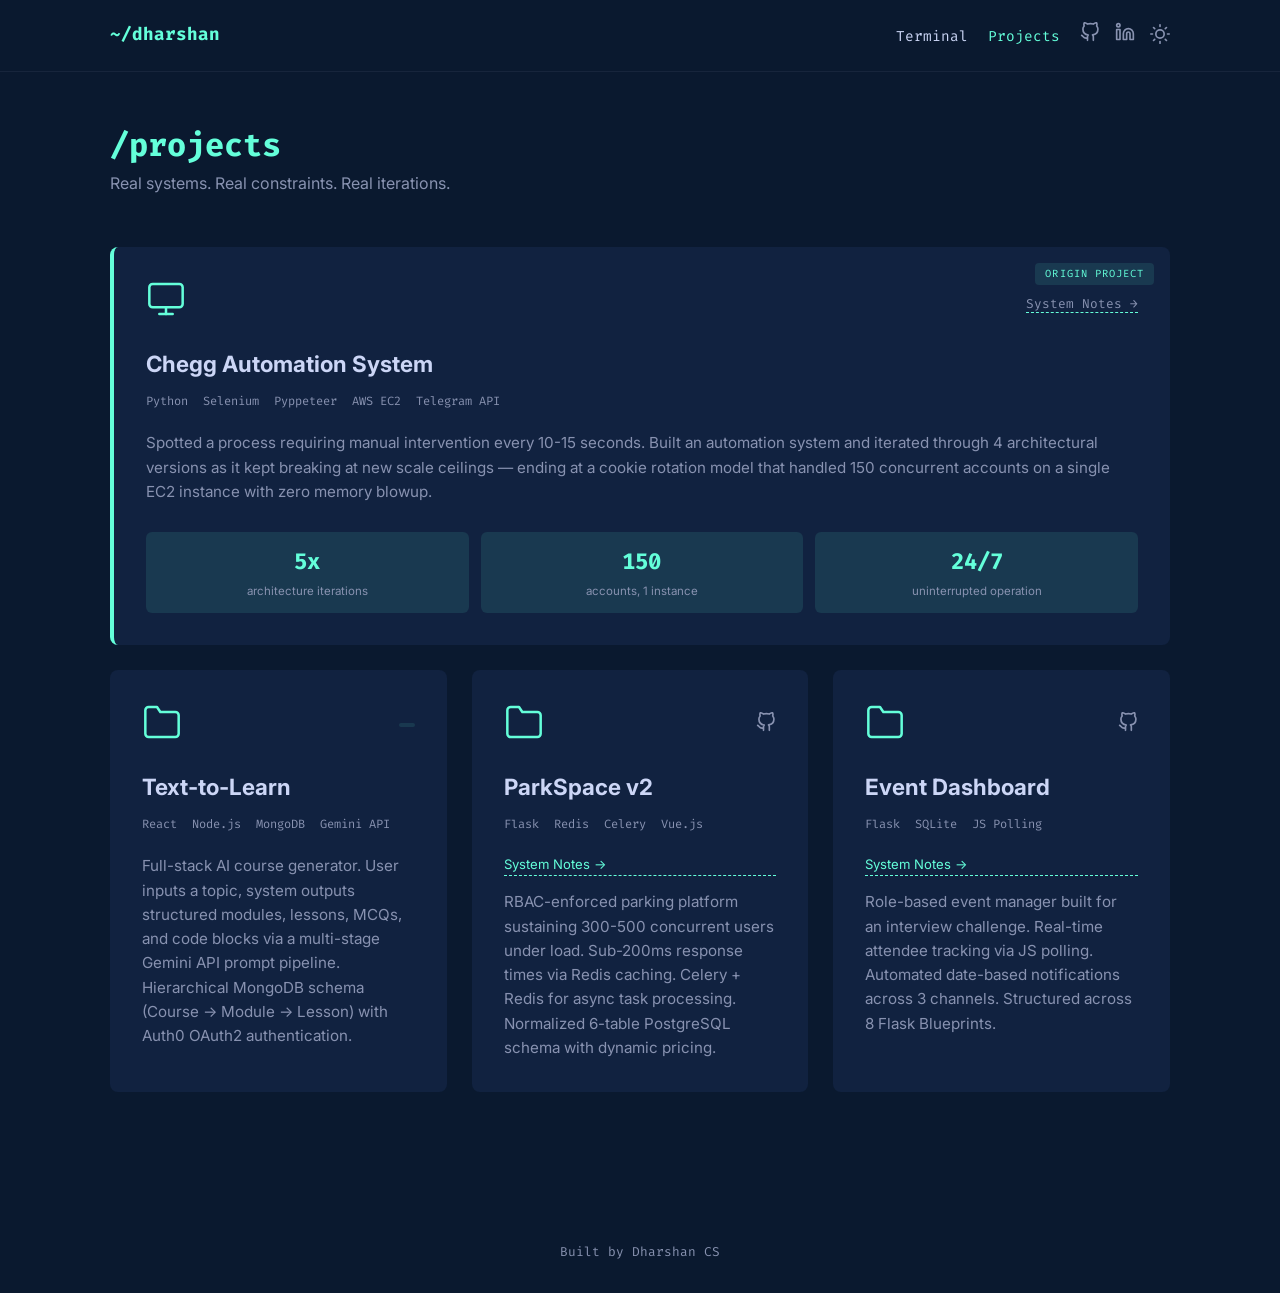
==== commit 8db4e100: "Update projects.html" ====
--- a/projects.html
+++ b/projects.html
@@ -80,7 +80,7 @@
                         <svg xmlns="http://www.w3.org/2000/svg" width="40" height="40" viewBox="0 0 24 24" fill="none" stroke="currentColor" stroke-width="1.5" stroke-linecap="round" stroke-linejoin="round"><path d="M22 19a2 2 0 0 1-2 2H4a2 2 0 0 1-2-2V5a2 2 0 0 1 2-2h5l2 3h9a2 2 0 0 1 2 2z"></path></svg>
                     </div>
                     <div class="links" style="display:flex; gap: 10px; align-items: center;">
-                        <span style="font-family: var(--font-mono); font-size: 0.65rem; color: var(--accent); background: var(--highlight); padding: 2px 8px; border-radius: 4px;">AI</span>
+                        <span style="font-family: var(--font-mono); font-size: 0.65rem; color: var(--accent); background: var(--highlight); padding: 2px 8px; border-radius: 4px;"></span>
                     </div>
                 </div>
                 <h3>Text-to-Learn</h3>
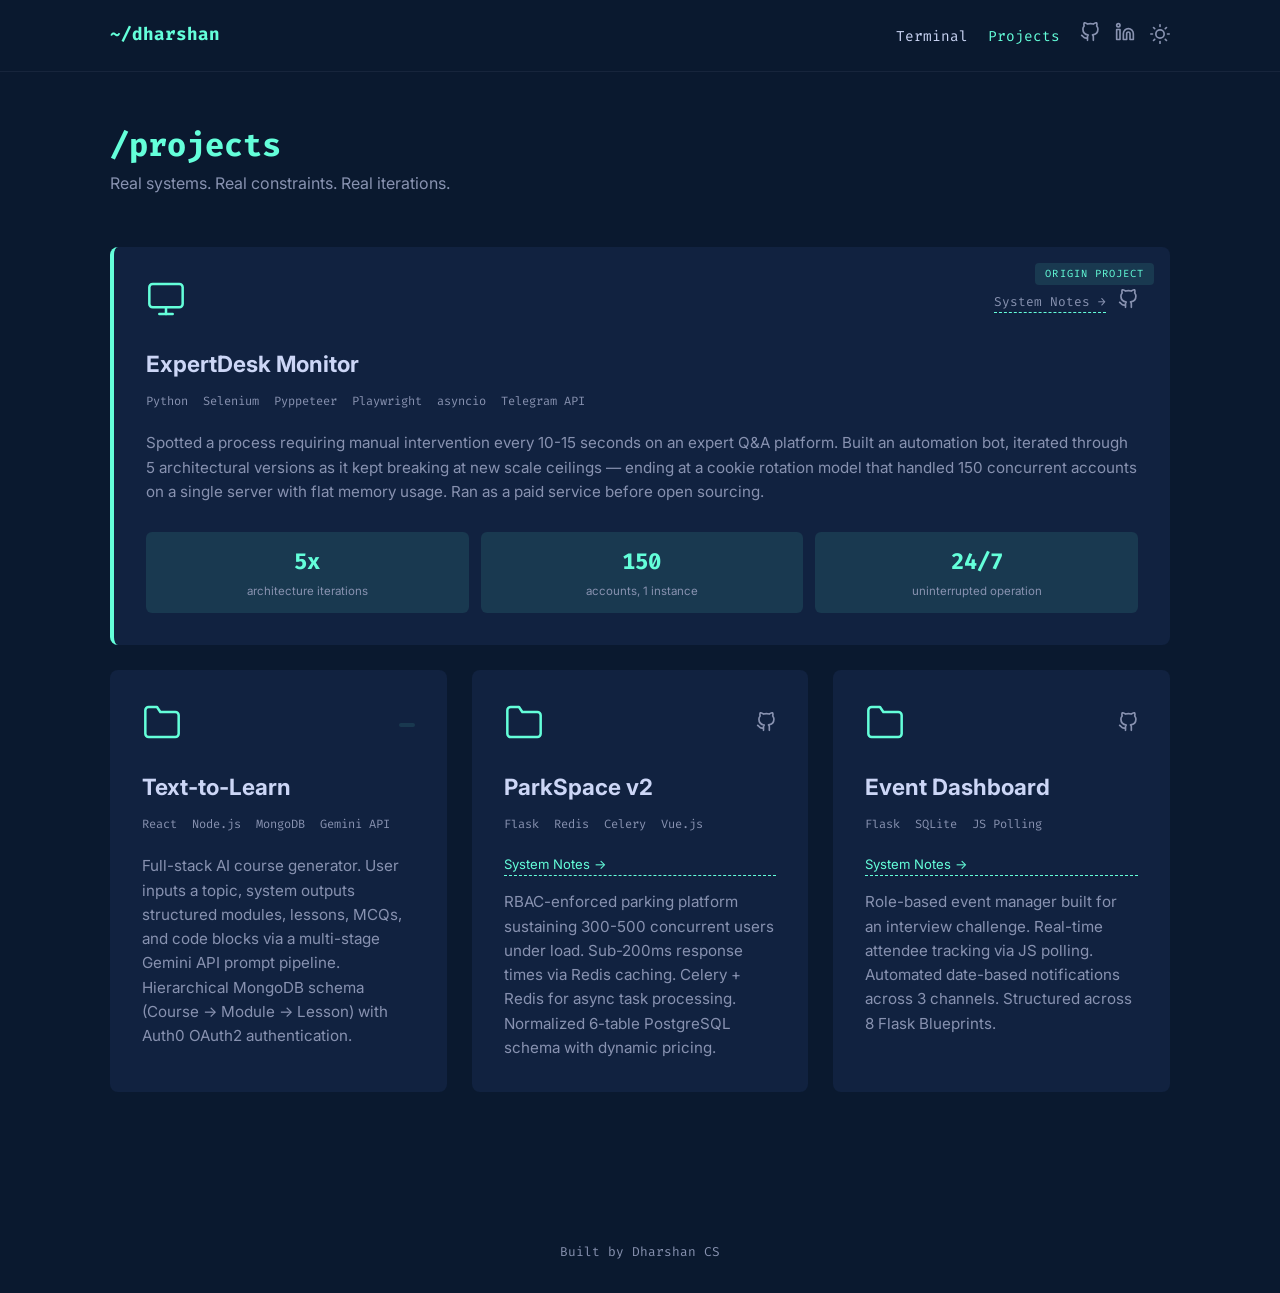
==== commit e26bd20a: "Update projects.html" ====
--- a/projects.html
+++ b/projects.html
@@ -37,23 +37,24 @@
             <p>Real systems. Real constraints. Real iterations.</p>
         </div>
 
-        <!-- FEATURED: Chegg Automation System - full width -->
+        <!-- FEATURED: ExpertDesk Monitor - full width -->
         <article class="project-card featured" style="margin-bottom: 25px; border-left: 4px solid var(--accent); position: relative; overflow: hidden;">
             <div style="position: absolute; top: 16px; right: 16px; font-family: var(--font-mono); font-size: 0.65rem; color: var(--accent); background: var(--highlight); padding: 3px 10px; border-radius: 4px; letter-spacing: 0.1em;">ORIGIN PROJECT</div>
             <div class="card-top">
                 <div class="folder-icon">
                     <svg xmlns="http://www.w3.org/2000/svg" width="40" height="40" viewBox="0 0 24 24" fill="none" stroke="currentColor" stroke-width="1.5" stroke-linecap="round" stroke-linejoin="round"><rect x="2" y="3" width="20" height="14" rx="2" ry="2"></rect><line x1="8" y1="21" x2="16" y2="21"></line><line x1="12" y1="17" x2="12" y2="21"></line></svg>
                 </div>
-                <div class="links">
-                    <a href="notes/chegg-bot.html" class="term-link" style="font-family: var(--font-mono); font-size: 0.8rem;">System Notes →</a>
+                <div class="links" style="display: flex; gap: 12px; align-items: center;">
+                    <a href="notes/expertdesk-bot.html" class="term-link" style="font-family: var(--font-mono); font-size: 0.8rem;">System Notes →</a>
+                    <a href="https://github.com/dharshancs/expertdesk-monitor" target="_blank" rel="noopener noreferrer" aria-label="GitHub Repo"><svg xmlns="http://www.w3.org/2000/svg" width="20" height="20" viewBox="0 0 24 24" fill="none" stroke="currentColor" stroke-width="2" stroke-linecap="round" stroke-linejoin="round"><path d="M9 19c-5 1.5-5-2.5-7-3m14 6v-3.87a3.37 3.37 0 0 0-.94-2.61c3.14-.35 6.44-1.54 6.44-7A5.44 5.44 0 0 0 20 4.77 5.07 5.07 0 0 0 19.91 1S18.73.65 16 2.48a13.38 13.38 0 0 0-7 0C6.27.65 5.09 1 5.09 1A5.07 5.07 0 0 0 5 4.77a5.44 5.44 0 0 0-1.5 3.78c0 5.42 3.3 6.61 6.44 7A3.37 3.37 0 0 0 9 18.13V22"></path></svg></a>
                 </div>
             </div>
-            <h3>Chegg Automation System</h3>
+            <h3>ExpertDesk Monitor</h3>
             <div class="tech-stack-list">
-                <span>Python</span><span>Selenium</span><span>Pyppeteer</span><span>AWS EC2</span><span>Telegram API</span>
+                <span>Python</span><span>Selenium</span><span>Pyppeteer</span><span>Playwright</span><span>asyncio</span><span>Telegram API</span>
             </div>
             <p class="description" style="margin-bottom: 20px;">
-                Spotted a process requiring manual intervention every 10-15 seconds. Built an automation system and iterated through 4 architectural versions as it kept breaking at new scale ceilings — ending at a cookie rotation model that handled 150 concurrent accounts on a single EC2 instance with zero memory blowup.
+                Spotted a process requiring manual intervention every 10-15 seconds on an expert Q&A platform. Built an automation bot, iterated through 5 architectural versions as it kept breaking at new scale ceilings — ending at a cookie rotation model that handled 150 concurrent accounts on a single server with flat memory usage. Ran as a paid service before open sourcing.
             </p>
             <div style="display: grid; grid-template-columns: repeat(3, 1fr); gap: 12px; margin-top: 8px;">
                 <div style="background: var(--highlight); border-radius: 6px; padding: 12px; text-align: center;">
